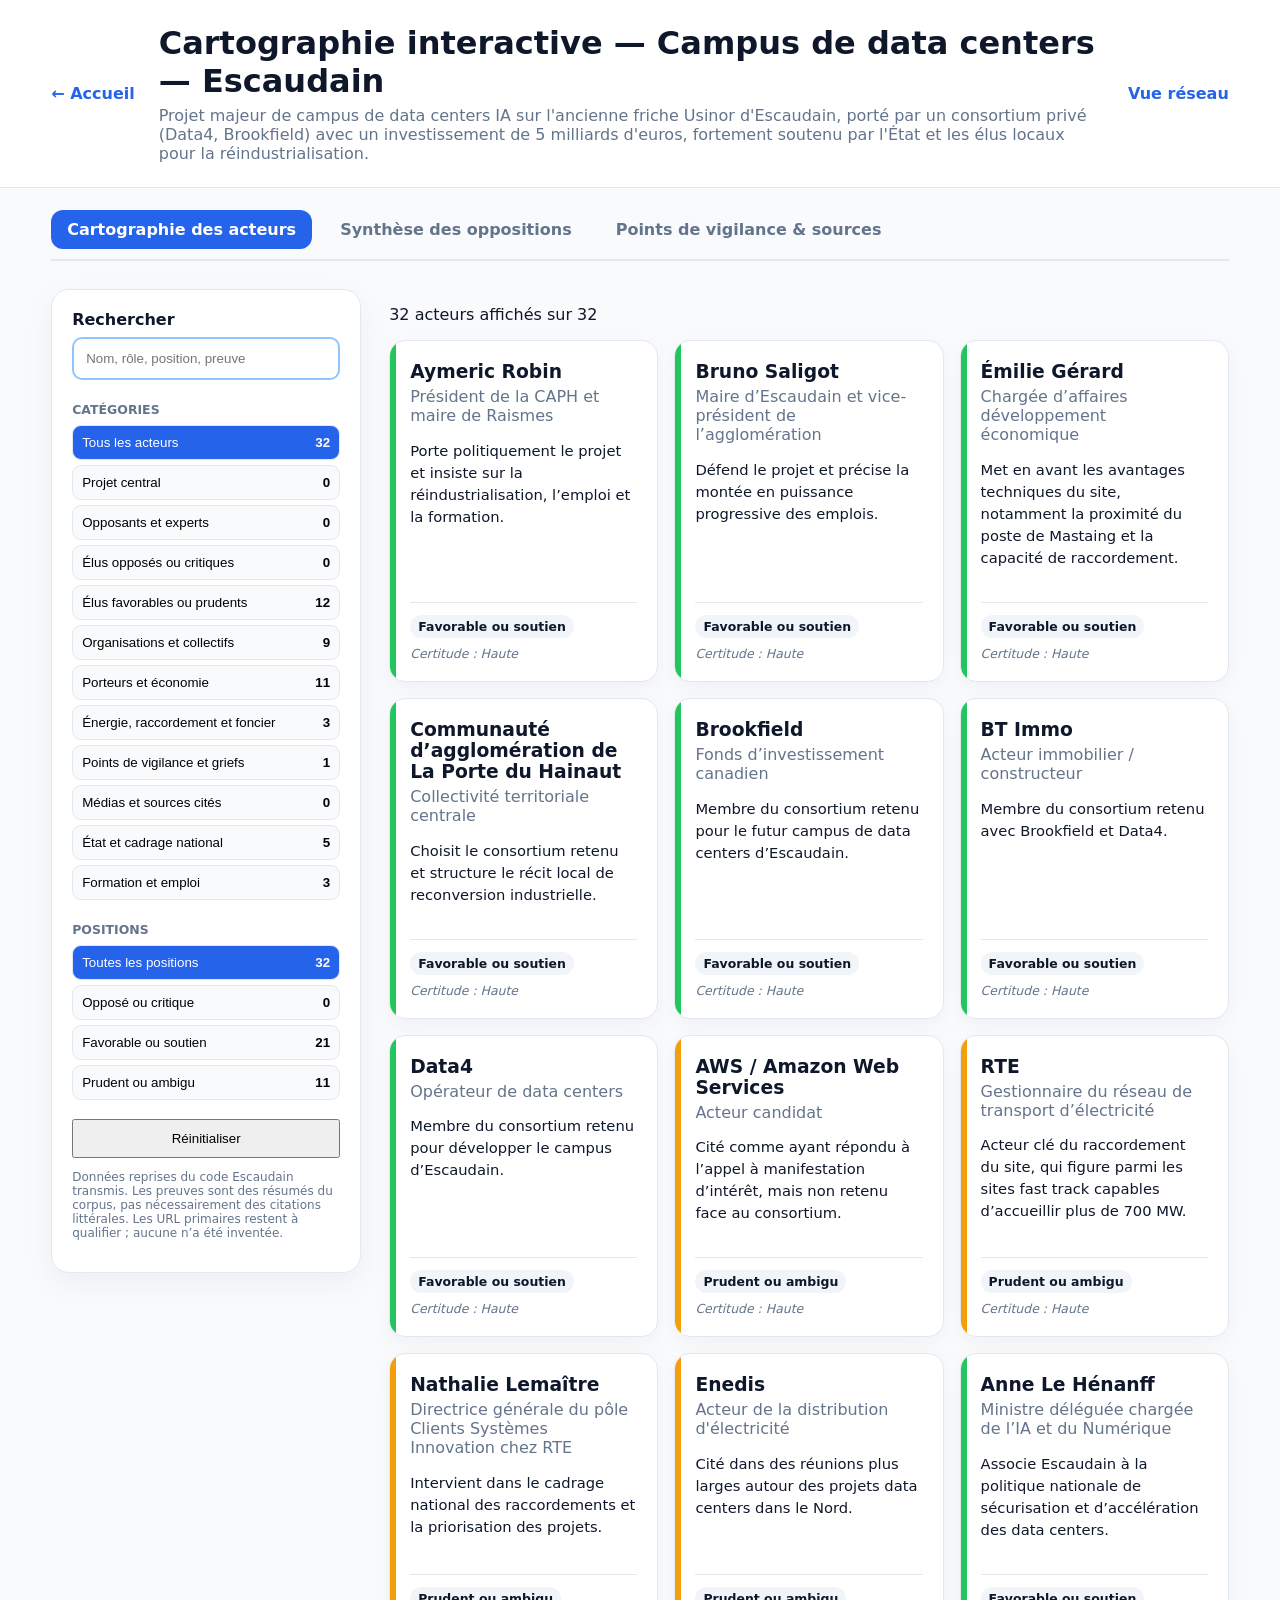
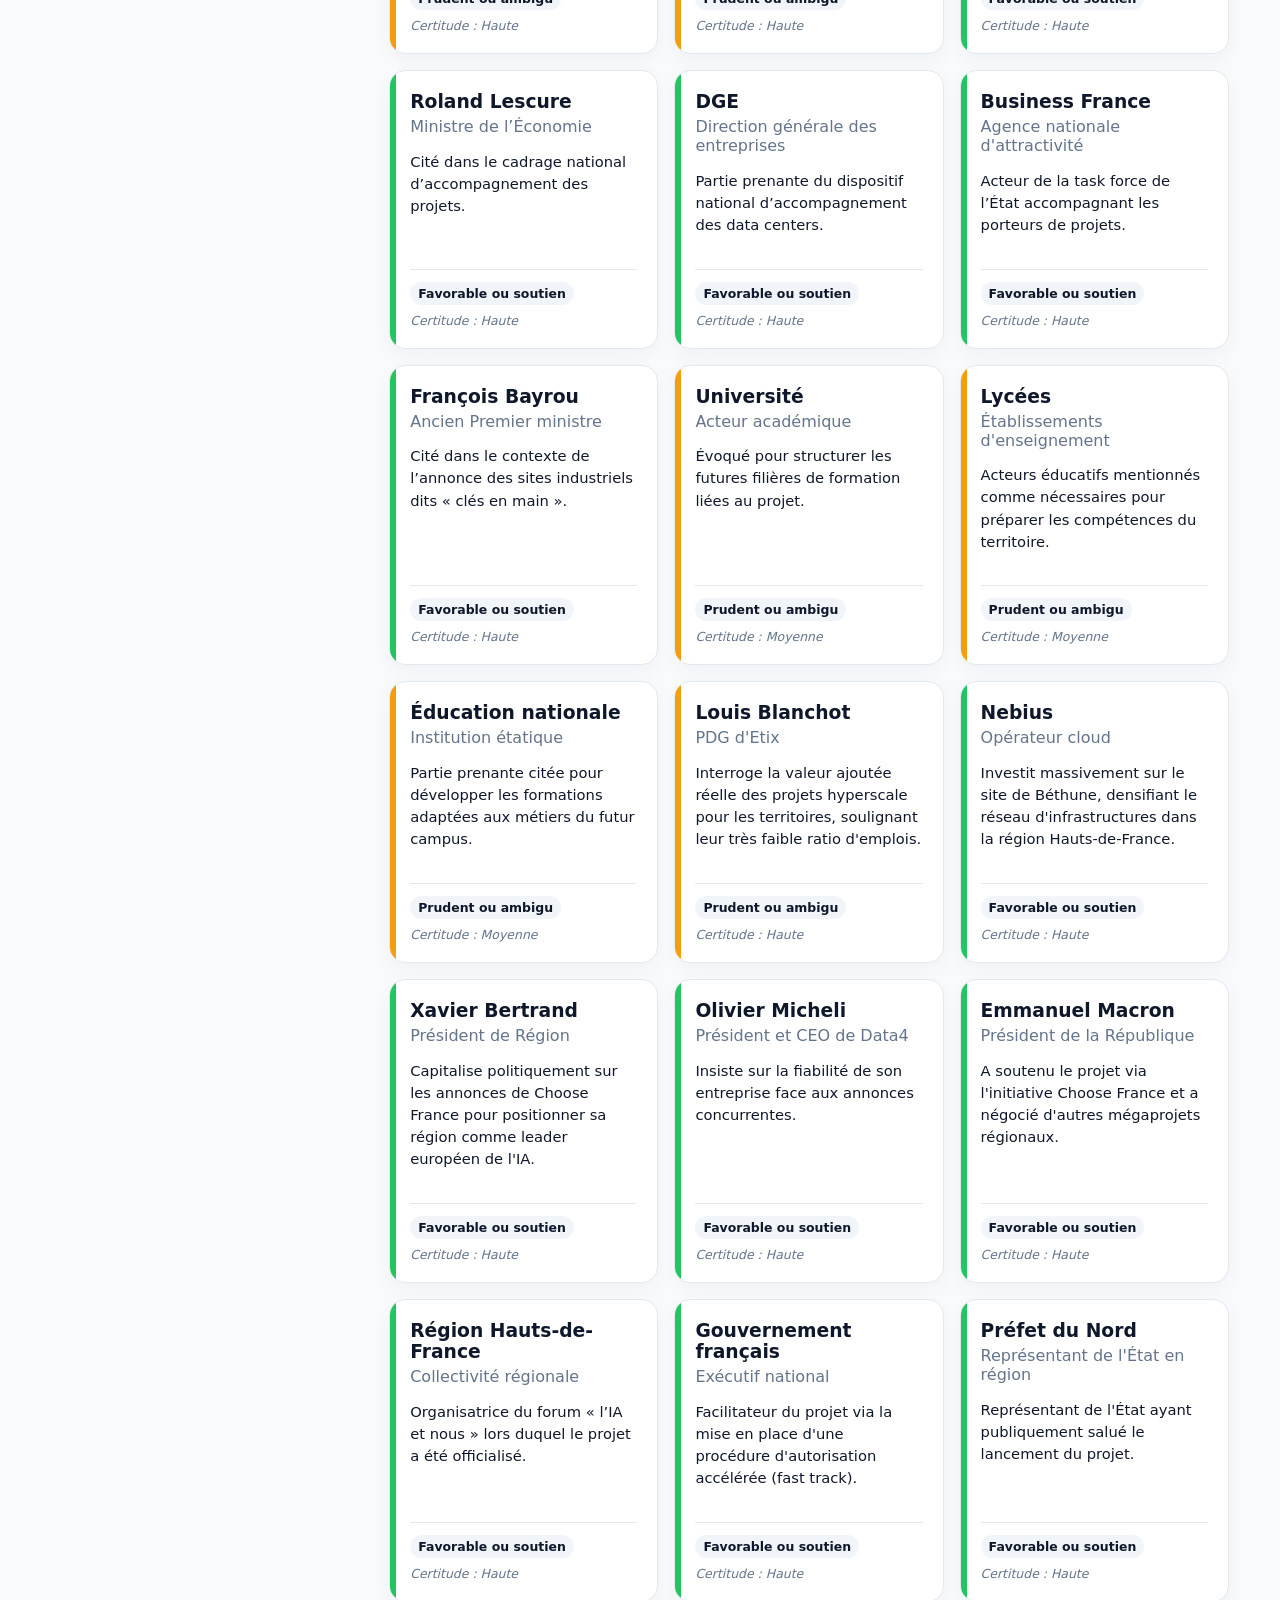
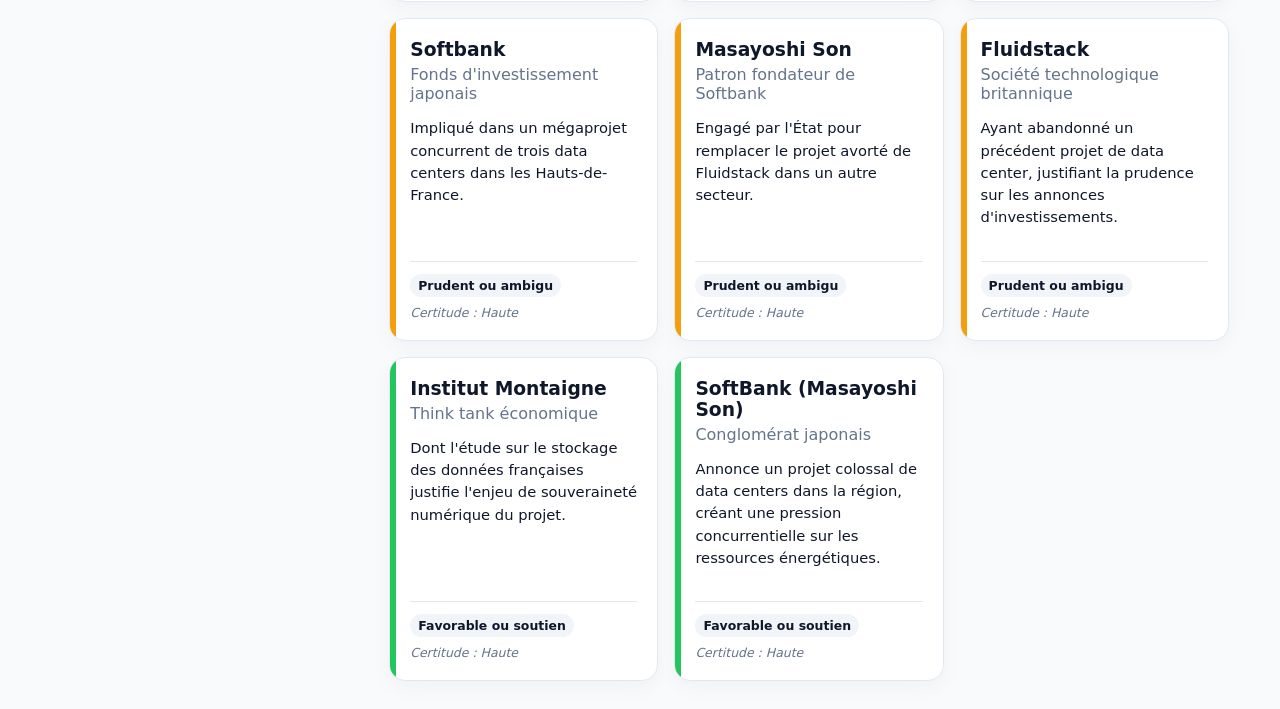
==== apps/cards/index.html @ 749bfe0e "Add files via upload" ====
<!doctype html><html lang="fr"><head><meta charset="utf-8"><meta name="viewport" content="width=device-width,initial-scale=1"><title>Vue en cartes — Escaudain</title><link rel="stylesheet" href="../../assets/css/cards.css"></head><body><header><a href="../../">← Accueil</a><div><h1 id="title"></h1><p id="subtitle"></p></div><a class="switch" href="../network/">Vue réseau</a></header><nav class="tabs" aria-label="Navigation de la cartographie"><button class="tab active" data-tab="carto" aria-selected="true">Cartographie des acteurs</button><button class="tab" data-tab="griefs" aria-selected="false">Synthèse des oppositions</button><button class="tab" data-tab="watch" aria-selected="false">Points de vigilance &amp; sources</button></nav><section class="tab-pane active" id="tab-carto"><main class="layout"><aside><label>Rechercher<input id="search" type="search" placeholder="Nom, rôle, position, preuve"></label><section><h2>Catégories</h2><div id="categories"></div></section><section><h2>Positions</h2><div id="stances"></div></section><button id="reset">Réinitialiser</button><p class="data-notice" id="notice"></p></aside><section><p id="count"></p><div id="grid" class="grid"></div></section></main></section><section class="tab-pane" id="tab-griefs"><main class="summary-wrap"><div id="griefGrid" class="griefGrid"></div></main></section><section class="tab-pane" id="tab-watch"><main class="summary-wrap"><article class="listCard"><h2>🔍 Points de vigilance majeurs</h2><ul id="vigilance"></ul></article><article class="listCard"><h2>📰 Médias et sources répertoriés</h2><ul id="sources"></ul></article></main></section><dialog id="dialog"><button class="close" aria-label="Fermer">×</button><div id="detail"></div></dialog><script type="module" src="../../assets/js/cards.js"></script></body></html>
---- assets/css/cards.css ----
:root{--blue:#2563eb;--border:#e2e8f0}*{box-sizing:border-box}body{margin:0;font-family:Inter,system-ui,sans-serif;background:#f8fafc;color:#0f172a}header{display:flex;align-items:center;gap:24px;padding:24px 4vw;background:white;border-bottom:1px solid var(--border)}header div{flex:1}header h1{margin:0 0 6px}header p{margin:0;color:#64748b}.switch,header>a{color:var(--blue);font-weight:700;text-decoration:none}.layout{display:grid;grid-template-columns:310px 1fr;gap:28px;padding:28px 4vw}aside{position:sticky;top:18px;align-self:start;background:white;border:1px solid var(--border);border-radius:18px;padding:20px;box-shadow:0 10px 30px #0f172a0d}label{font-weight:800}input{width:100%;margin-top:8px;padding:12px;border:2px solid #93c5fd;border-radius:10px}aside h2{font-size:.78rem;text-transform:uppercase;color:#64748b;margin:22px 0 8px}.filter{width:100%;display:flex;justify-content:space-between;margin:5px 0;padding:9px;border:1px solid var(--border);background:#f8fafc;border-radius:9px;cursor:pointer}.filter.active{background:var(--blue);color:white}#reset{width:100%;padding:10px;margin-top:14px}.data-notice{font-size:.75rem;color:#64748b}.grid{display:grid;grid-template-columns:repeat(auto-fill,minmax(245px,1fr));gap:16px}.card{position:relative;display:flex;flex-direction:column;background:white;border:1px solid var(--border);border-radius:16px;padding:20px;min-height:260px;box-shadow:0 6px 20px #0f172a0a;cursor:pointer;overflow:hidden;transition:transform .2s,box-shadow .2s}.card:before{content:"";position:absolute;inset:0 auto 0 0;width:6px;background:var(--stance)}.card:hover{transform:translateY(-3px);box-shadow:0 12px 30px #0f172a14}.card h3{margin:0 0 5px}.role,.muted{color:#64748b}.position{font-size:.92rem;line-height:1.5;flex:1}.footer{display:flex;flex-direction:column;align-items:flex-start;gap:8px;margin-top:18px;padding-top:12px;border-top:1px solid var(--border);font-size:.78rem}.badge{display:inline-flex;padding:4px 8px;border-radius:999px;background:#f1f5f9;font-weight:800}.footer span:last-child{display:block;color:#64748b;font-style:italic}dialog{width:min(760px,calc(100% - 28px));border:0;border-radius:20px;padding:28px;box-shadow:0 30px 80px #0f172a55}dialog::backdrop{background:#0f172a99}.close{float:right;border:0;background:#e2e8f0;border-radius:50%;width:34px;height:34px}.proof{padding:12px;margin:10px 0;background:#f8fafc;border-left:4px solid var(--blue);border-radius:8px}.relation{padding:12px;border:1px solid var(--border);border-radius:10px;margin:8px 0}.relation button{border:0;background:none;color:var(--blue);font-weight:800;cursor:pointer}@media(max-width:850px){.layout{grid-template-columns:1fr}aside{position:static}header{align-items:flex-start;flex-wrap:wrap}}

/* Extension strictement limitée aux deux onglets de synthèse. */
.tabs{display:flex;gap:12px;flex-wrap:wrap;margin:22px 4vw 0;padding-bottom:10px;border-bottom:2px solid var(--border)}
.tab{font:inherit;font-weight:650;border:0;border-radius:12px;background:transparent;color:#64748b;padding:10px 16px;cursor:pointer}
.tab:hover{background:#e2e8f0;color:#0f172a}
.tab.active{background:#2563eb;color:white}
.tab-pane{display:none}.tab-pane.active{display:block}
.summary-wrap{padding:28px 4vw;max-width:1560px;margin:auto}
.griefGrid{display:grid;grid-template-columns:repeat(auto-fill,minmax(365px,1fr));gap:20px}
.griefCard,.listCard{border:1px solid var(--border);border-radius:16px;padding:24px;background:white;box-shadow:0 6px 20px #0f172a0a;line-height:1.55}
.griefCard h2,.listCard h2{font-size:1.15rem;margin:0 0 12px}
.griefCard p{margin:0}.listCard{margin-bottom:20px}.listCard li{margin-bottom:12px}
@media(max-width:700px){.griefGrid{grid-template-columns:1fr}.tabs{gap:6px}.tab{flex:1 1 100%;text-align:left}}
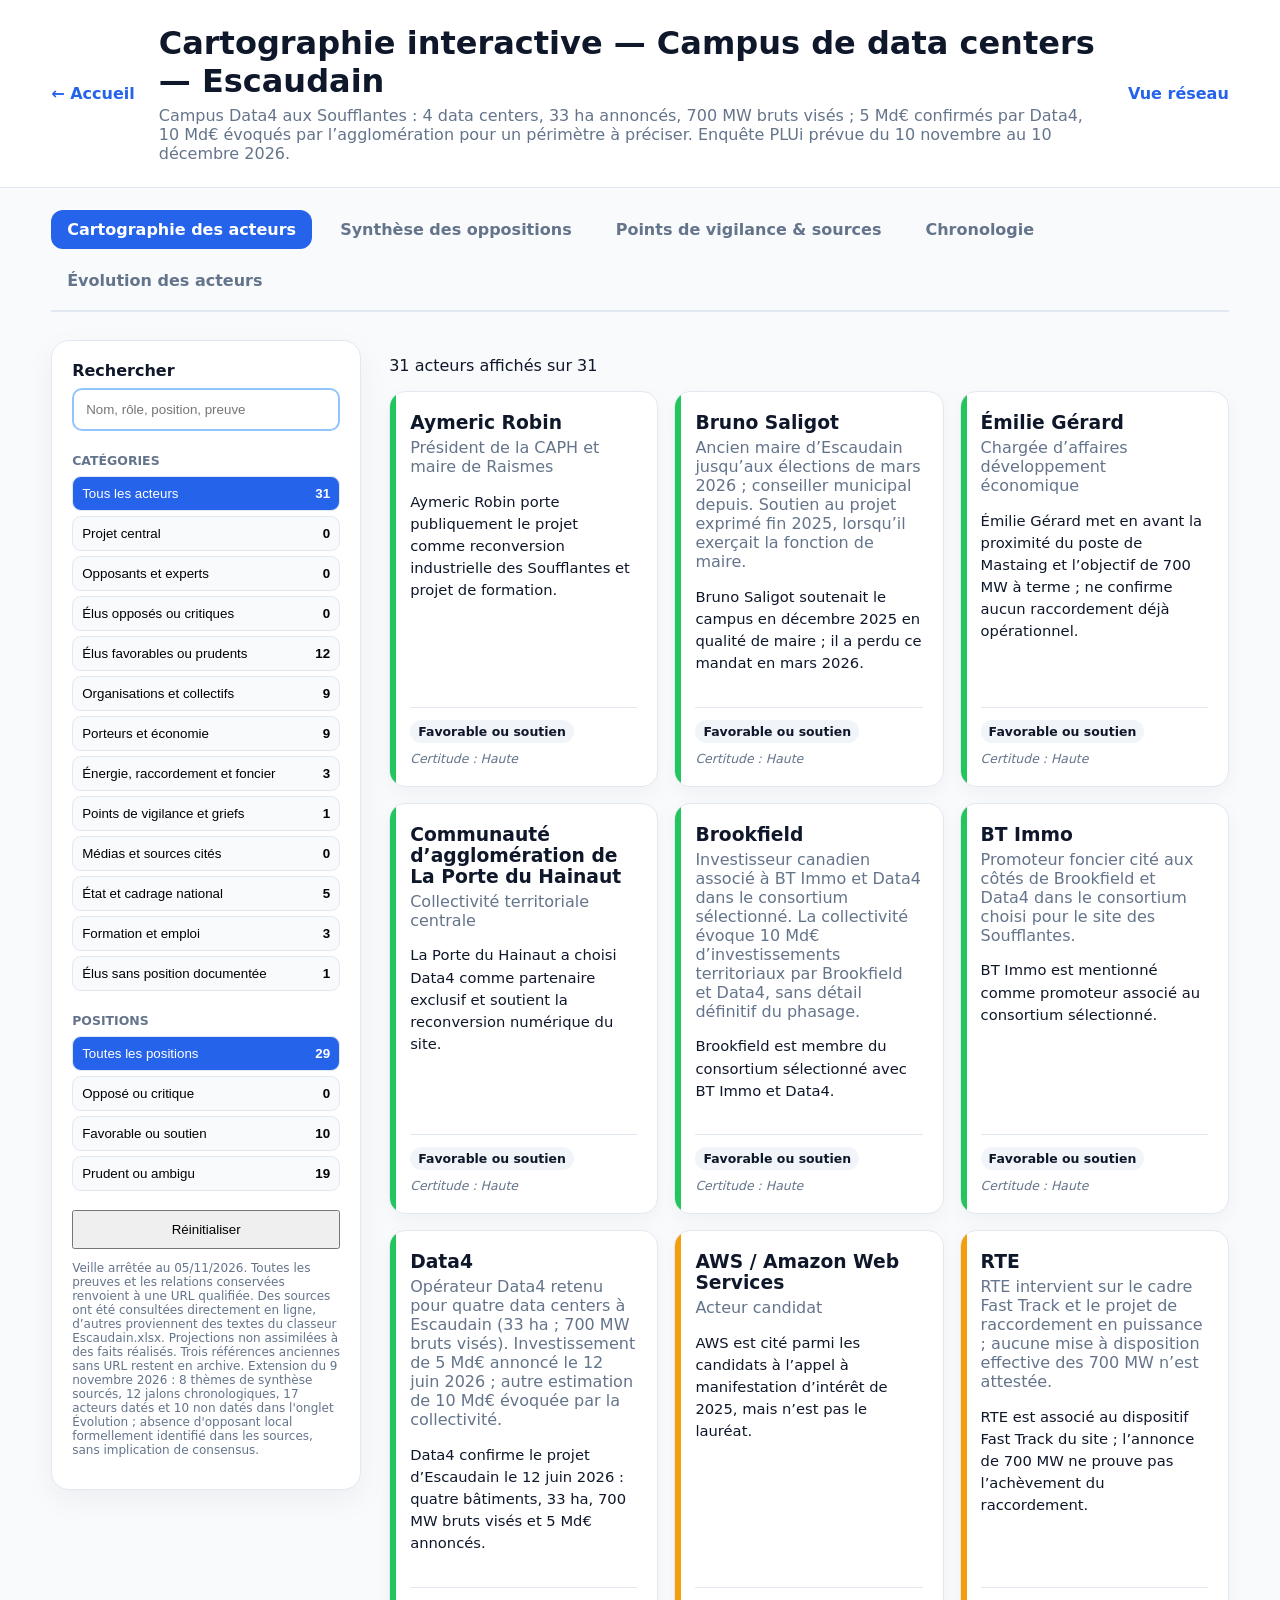
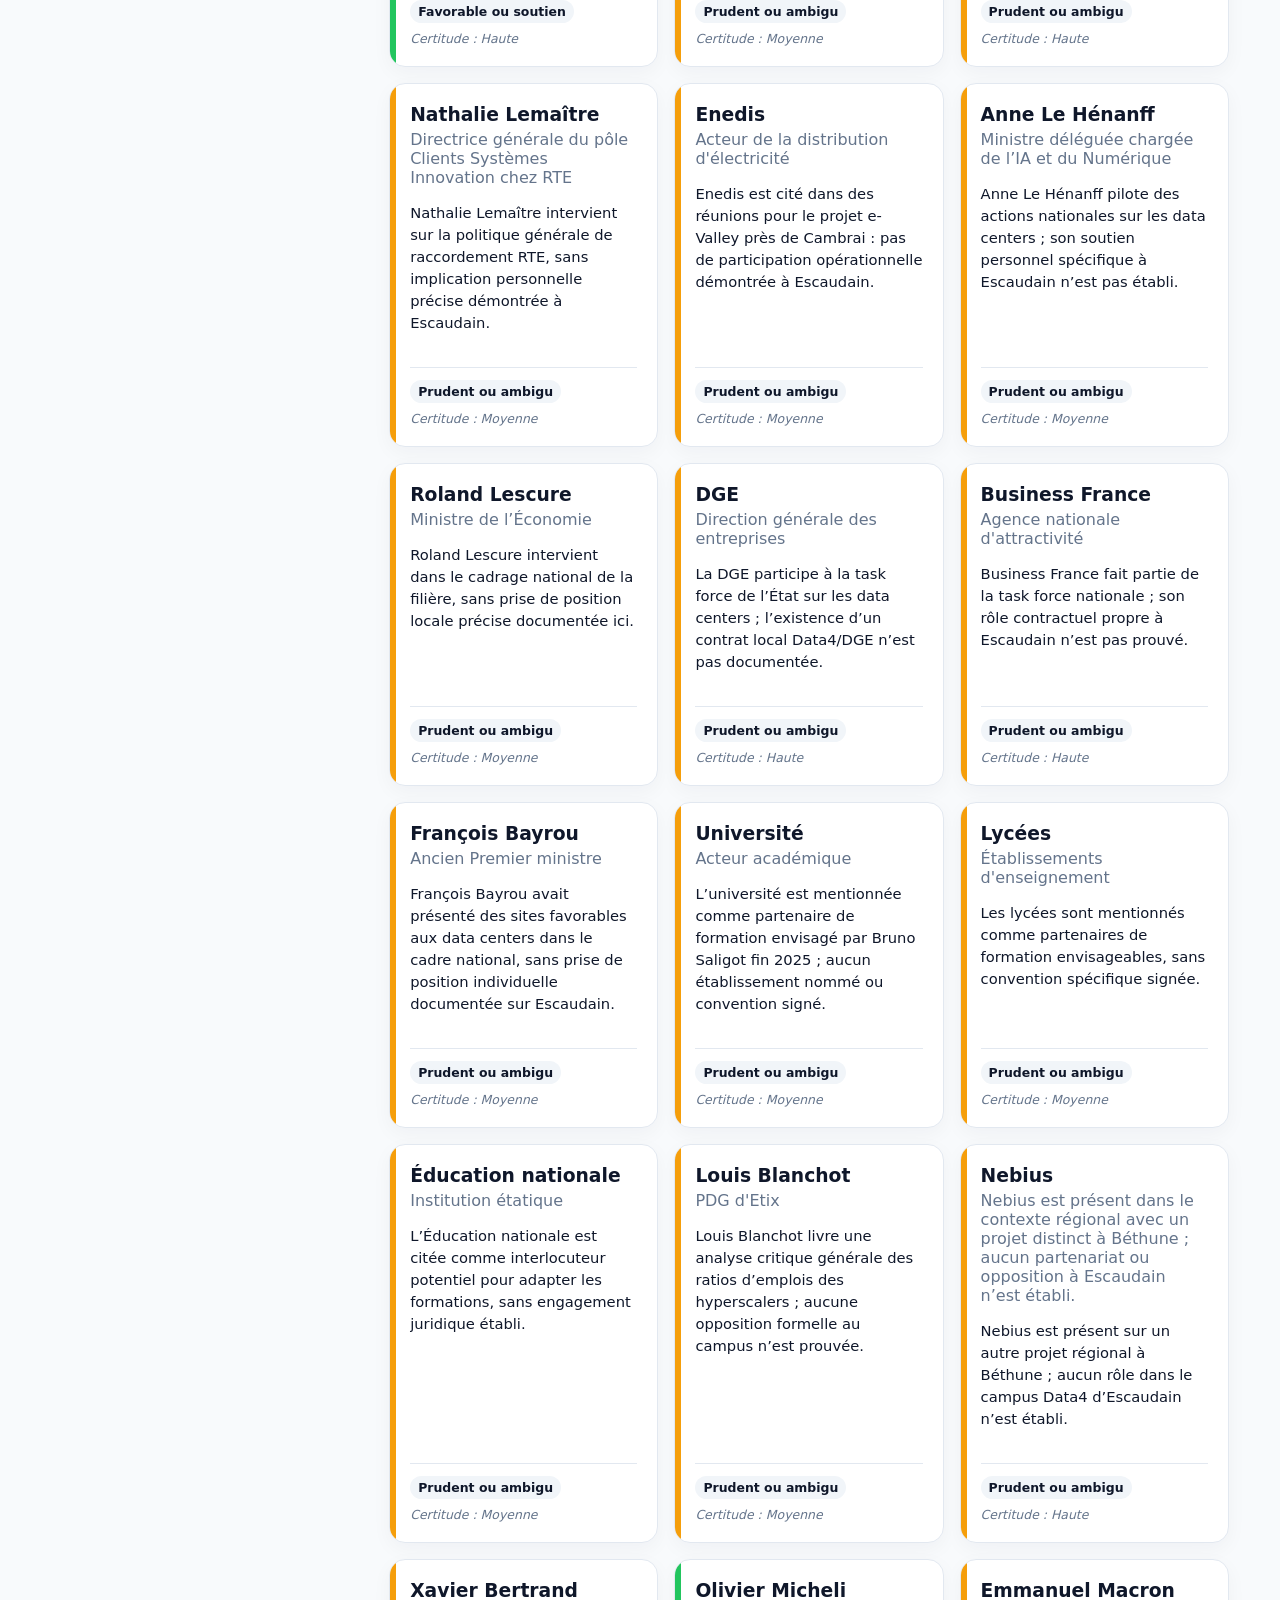
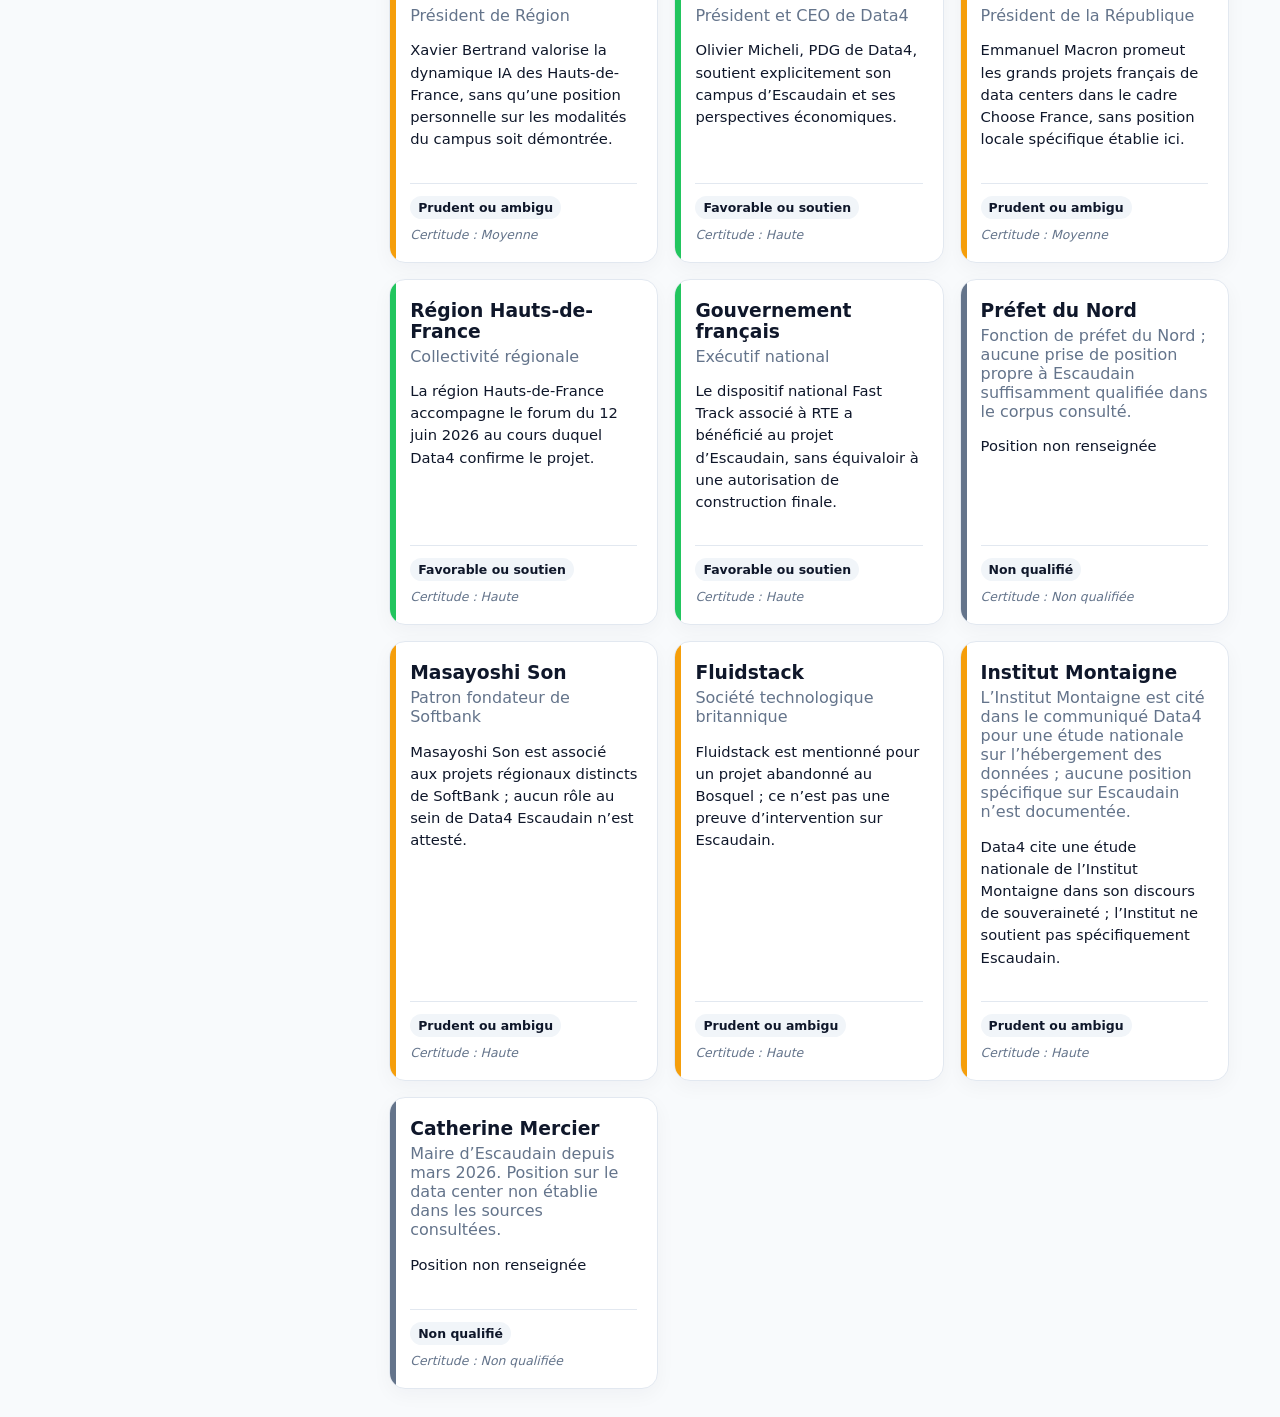
==== commit a6db89e7: "Escaudain: five-tab UI, clickable opposition proofs, chronology and three-mode actor evolution" ====
--- a/apps/cards/index.html
+++ b/apps/cards/index.html
@@ -1 +1 @@
-<!doctype html><html lang="fr"><head><meta charset="utf-8"><meta name="viewport" content="width=device-width,initial-scale=1"><title>Vue en cartes — Escaudain</title><link rel="stylesheet" href="../../assets/css/cards.css"></head><body><header><a href="../../">← Accueil</a><div><h1 id="title"></h1><p id="subtitle"></p></div><a class="switch" href="../network/">Vue réseau</a></header><nav class="tabs" aria-label="Navigation de la cartographie"><button class="tab active" data-tab="carto" aria-selected="true">Cartographie des acteurs</button><button class="tab" data-tab="griefs" aria-selected="false">Synthèse des oppositions</button><button class="tab" data-tab="watch" aria-selected="false">Points de vigilance &amp; sources</button></nav><section class="tab-pane active" id="tab-carto"><main class="layout"><aside><label>Rechercher<input id="search" type="search" placeholder="Nom, rôle, position, preuve"></label><section><h2>Catégories</h2><div id="categories"></div></section><section><h2>Positions</h2><div id="stances"></div></section><button id="reset">Réinitialiser</button><p class="data-notice" id="notice"></p></aside><section><p id="count"></p><div id="grid" class="grid"></div></section></main></section><section class="tab-pane" id="tab-griefs"><main class="summary-wrap"><div id="griefGrid" class="griefGrid"></div></main></section><section class="tab-pane" id="tab-watch"><main class="summary-wrap"><article class="listCard"><h2>🔍 Points de vigilance majeurs</h2><ul id="vigilance"></ul></article><article class="listCard"><h2>📰 Médias et sources répertoriés</h2><ul id="sources"></ul></article></main></section><dialog id="dialog"><button class="close" aria-label="Fermer">×</button><div id="detail"></div></dialog><script type="module" src="../../assets/js/cards.js"></script></body></html>
+<!doctype html><html lang="fr"><head><meta charset="utf-8"><meta name="viewport" content="width=device-width,initial-scale=1"><title>Vue en cartes — Escaudain</title><link rel="stylesheet" href="../../assets/css/cards.css?v=20261109"><link rel="stylesheet" href="../../assets/css/evolution.css?v=20261109"></head><body><header><a href="../../">← Accueil</a><div><h1 id="title"></h1><p id="subtitle"></p></div><a class="switch" href="../network/">Vue réseau</a></header><nav class="tabs" aria-label="Navigation de la cartographie"><button class="tab active" data-tab="carto" aria-selected="true">Cartographie des acteurs</button><button class="tab" data-tab="griefs" aria-selected="false">Synthèse des oppositions</button><button class="tab" data-tab="watch" aria-selected="false">Points de vigilance &amp; sources</button><button class="tab" data-tab="timeline" aria-selected="false">Chronologie</button><button class="tab" data-tab="evolution" aria-selected="false">Évolution des acteurs</button></nav><section class="tab-pane active" id="tab-carto"><main class="layout"><aside><label>Rechercher<input id="search" type="search" placeholder="Nom, rôle, position, preuve"></label><section><h2>Catégories</h2><div id="categories"></div></section><section><h2>Positions</h2><div id="stances"></div></section><button id="reset">Réinitialiser</button><p class="data-notice" id="notice"></p></aside><section><p id="count"></p><div id="grid" class="grid"></div></section></main></section><section class="tab-pane" id="tab-griefs"><main class="summary-wrap"><article class="listCard" id="opposition-intro"></article><div id="griefGrid" class="griefGrid"></div></main></section><section class="tab-pane" id="tab-watch"><main class="summary-wrap"><article class="listCard"><h2>🔍 Points de vigilance majeurs</h2><ul id="vigilance"></ul></article><article class="listCard"><h2>📰 Médias et sources répertoriés</h2><ul id="sources"></ul></article></main></section><section class="tab-pane" id="tab-timeline"><main class="summary-wrap"><div class="chrono-header"><h2>Chronologie documentée du campus Data4</h2><p>Faits, décisions et prochaines échéances — projections séparées des événements réalisés.</p></div><div id="timelineGrid" class="griefGrid"></div><article class="listCard"><h2>Repères techniques et état d’avancement</h2><div id="factGrid" class="griefGrid"></div></article></main></section><section class="tab-pane" id="tab-evolution"><main class="summary-wrap"><div id="evolution-root"></div></main></section><dialog id="dialog"><button class="close" aria-label="Fermer">×</button><div id="detail"></div></dialog><script type="module" src="../../assets/js/cards.js?v=20261109"></script></body></html>
--- a/assets/css/cards.css
+++ b/assets/css/cards.css
@@ -12,3 +12,17 @@
 .griefCard h2,.listCard h2{font-size:1.15rem;margin:0 0 12px}
 .griefCard p{margin:0}.listCard{margin-bottom:20px}.listCard li{margin-bottom:12px}
 @media(max-width:700px){.griefGrid{grid-template-columns:1fr}.tabs{gap:6px}.tab{flex:1 1 100%;text-align:left}}
+
+/* Escaudain : synthèse sourcée et chronologie. */
+.synth-ref{margin-top:13px;font-size:.82rem;line-height:1.6;color:#475569}
+.synth-ref a,.synth-proof a{color:#2563eb;text-decoration:underline;text-underline-offset:2px}
+.synth-qualification{margin-top:12px!important;color:#475569;font-size:.88rem;line-height:1.45}
+.synth-proofs{margin-top:14px;padding:10px 12px;border:1px solid #cbd5e1;border-radius:10px}
+.synth-proofs summary{cursor:pointer;font-weight:700;color:#334155;font-size:.86rem}
+.synth-proof{padding:10px 0;border-top:1px solid #e2e8f0;font-size:.85rem;color:#475569}
+.synth-proof:first-of-type{margin-top:8px}
+.chrono-header{margin-bottom:22px}.chrono-header h2{font-size:1.5rem;margin:0 0 6px}.chrono-header p{color:#64748b;margin:0}
+.chrono-card{overflow-wrap:anywhere}.chrono-future{border-style:dashed}
+.chrono-date{display:block;color:#1d4ed8;font-weight:800;font-size:.84rem;margin-bottom:9px}
+#tab-timeline .listCard{margin-top:22px}#tab-timeline #factGrid .griefCard{min-height:0}
+#tab-evolution .summary-wrap{max-width:1600px}
--- a/assets/css/evolution.css
+++ b/assets/css/evolution.css
@@ -0,0 +1,58 @@
+/* Styles isolés de l'onglet Évolution */
+.evolution-app { display: grid; gap: 22px; }
+.evolution-top { display: flex; align-items: center; justify-content: space-between; gap: 20px; flex-wrap: wrap; }
+.evolution-top h2 { margin: 0 0 4px; font-size: 1.55rem; }
+.evolution-top p { margin: 0; color: var(--muted, #64748b); }
+.evolution-modes { display: flex; gap: 5px; padding: 5px; border-radius: 12px; background: #e2e8f0; }
+.evolution-modes button { border: 0; padding: 10px 16px; border-radius: 9px; cursor: pointer; background: transparent; color: #475569; font-weight: 700; }
+.evolution-modes button.is-active { background: #fff; color: #1d4ed8; box-shadow: 0 2px 5px #0f172a16; }
+.evolution-metrics { display: grid; grid-template-columns: repeat(3, minmax(0, 1fr)); gap: 12px; }
+.evolution-metric, .evolution-panel { background: #fff; border: 1px solid var(--border, #e2e8f0); border-radius: 12px; box-shadow: var(--shadow, 0 3px 8px #0f172a0a); }
+.evolution-metric { padding: 18px; display: grid; gap: 5px; }
+.evolution-metric span { font-size: .85rem; color: var(--muted, #64748b); }
+.evolution-metric strong { font-size: 2rem; font-variant-numeric: tabular-nums; }
+.evolution-panel { padding: 24px; min-width: 0; }
+.evolution-section-title { display: flex; justify-content: space-between; align-items: center; gap: 18px; flex-wrap: wrap; margin-bottom: 18px; }
+.evolution-section-title h3 { margin: 0; font-size: 1.1rem; }
+.evolution-section-title label { display: flex; align-items: center; gap: 8px; color: #475569; font-size: .85rem; font-weight: 600; }
+.evolution-section-title select, .evolution-section-title input { padding: 9px 12px; border: 1px solid #cbd5e1; border-radius: 9px; background: #fff; color: #0f172a; font: inherit; min-width: 160px; }
+.evolution-chart { width: 100%; overflow-x: auto; }
+.evolution-chart svg { display: block; height: auto; max-height: 400px; }
+.evolution-legend { display: flex; flex-wrap: wrap; gap: 9px; margin-top: 16px; }
+.evolution-legend-button { display: inline-flex; align-items: center; gap: 7px; border: 1px solid #cbd5e1; border-radius: 999px; padding: 6px 10px; background: #fff; color: #64748b; font-size: .82rem; cursor: pointer; opacity: .5; }
+.evolution-legend-button.is-on { opacity: 1; color: #0f172a; }
+.evolution-swatch { display: inline-block; flex-shrink: 0; width: 12px; height: 12px; border-radius: 3px; }
+.evolution-hint { font-size: .83rem; color: var(--muted, #64748b); }
+.evolution-roster { display: grid; gap: 9px; }
+.evolution-person { display: flex; align-items: flex-start; gap: 12px; padding: 12px; border-radius: 9px; border: 1px solid #e2e8f0; }
+.evolution-person .evolution-swatch { margin-top: 5px; }
+.evolution-person strong { display: block; font-size: .92rem; }
+.evolution-person small { display: block; color: #64748b; margin-top: 3px; line-height: 1.45; }
+.evolution-warning { color: #92400e; font-size: .85rem; }
+.evolution-empty h2 { margin-top: 0; }
+@media (max-width: 650px) {
+  .evolution-metrics { grid-template-columns: 1fr; }
+  .evolution-panel { padding: 15px; } 
+  .evolution-section-title { align-items: stretch; flex-direction: column; }
+  .evolution-section-title input { width: 100%; }
+}
+
+/* Ajustements Bosquel : isolation des contrôles du graphique et traçabilité. */
+#tab-evolution .evolution-wrap{max-width:1400px}
+#tab-evolution .evolution-method{font-size:.82rem;line-height:1.45;margin-top:8px;max-width:880px;color:#64748b}
+#tab-evolution .evolution-sources a{color:#1d4ed8;text-decoration:underline;text-underline-offset:2px}
+#tab-evolution .evolution-person>div{min-width:0}
+#tab-evolution .evolution-section-title input{width:auto;margin-top:0;border:1px solid #cbd5e1}
+#tab-evolution .evolution-section-title select{margin-top:0;width:auto}
+#tab-evolution .evolution-person small{overflow-wrap:anywhere}
+
+/* Escaudain — classification des positions et filtres de périmètre. */
+#tab-evolution .evolution-scope{display:flex;gap:5px;background:#e2e8f0;padding:5px;border-radius:12px;flex-wrap:wrap}
+#tab-evolution .evolution-scope button{border:0;background:transparent;border-radius:9px;cursor:pointer;padding:10px 13px;font-weight:700;color:#475569}
+#tab-evolution .evolution-scope button.is-active{background:#fff;color:#1d4ed8;box-shadow:0 2px 5px #0f172a16}
+#tab-evolution .evolution-top{align-items:flex-start}
+#tab-evolution .evolution-method{max-width:920px;line-height:1.5;margin-top:9px;font-size:.86rem}
+#tab-evolution .evolution-sources a{color:#1d4ed8;text-decoration:underline;text-underline-offset:2px}
+#tab-evolution .evolution-person small{overflow-wrap:anywhere}
+#tab-evolution .evolution-section-title input,#tab-evolution .evolution-section-title select{width:auto;margin-top:0}
+@media (max-width:900px){#tab-evolution .evolution-scope,#tab-evolution .evolution-modes{width:100%;justify-content:flex-start;flex-wrap:wrap}}
